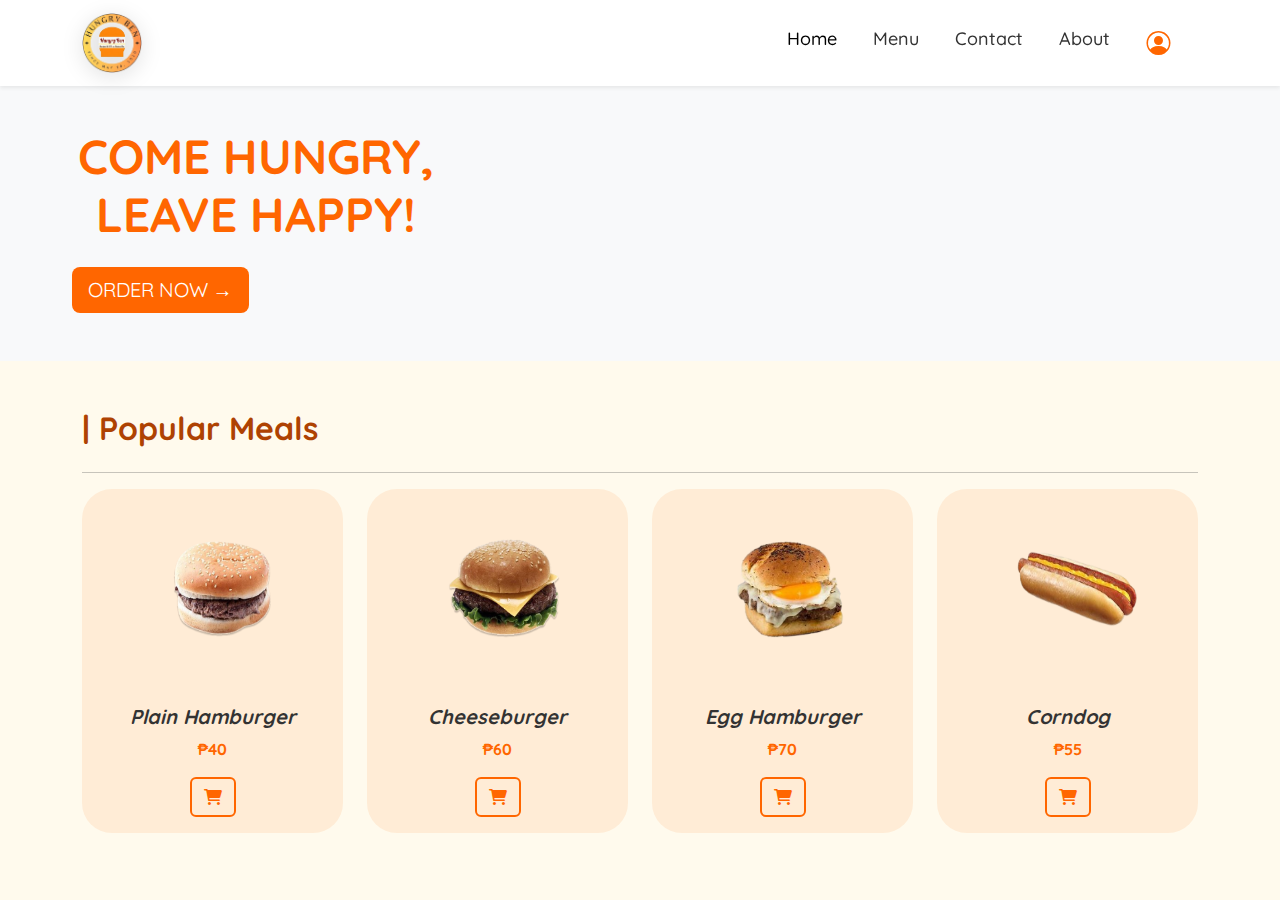
==== index.html @ 23be66b3 "Adding the whole frontend project folder" ====
<!DOCTYPE html>
<html lang="en">
  <head>
    <meta charset="UTF-8" />
    <meta name="viewport" content="width=device-width, initial-scale=1.0" />
    <title>Hungry Ben</title>
    <link
      rel="stylesheet"
      href="https://cdn.jsdelivr.net/npm/bootstrap@5.3.0-alpha3/dist/css/bootstrap.min.css"
    />
    <link
      href="https://cdn.jsdelivr.net/npm/bootstrap-icons/font/bootstrap-icons.css"
      rel="stylesheet"
    />
    <link
      rel="stylesheet"
      href="https://cdnjs.cloudflare.com/ajax/libs/font-awesome/6.0.0-beta3/css/all.min.css"
    />
    <link
      href="https://fonts.googleapis.com/css2?family=Quicksand:wght@400;500;600&display=swap"
      rel="stylesheet"
    />
    <link rel="stylesheet" href="assets/css/styles.css" />
  </head>
  <body>
    <nav class="navbar navbar-expand-lg bg-white shadow-sm">
      <div class="container">
        <a class="navbar-brand" href="#">
          <img
            src="assets/images/logo.png"
            class="logo"
            alt="Logo"
            width="50"
          />
        </a>
        <button
          class="navbar-toggler"
          type="button"
          data-bs-toggle="collapse"
          data-bs-target="#navbarNav"
          aria-controls="navbarNav"
          aria-expanded="false"
          aria-label="Toggle navigation"
        >
          <span class="navbar-toggler-icon"></span>
        </button>
        <div class="collapse navbar-collapse" id="navbarNav">
          <ul class="navbar-nav ms-auto">
            <li class="nav-item">
              <a class="nav-link active" href="index.html">Home</a>
            </li>
            <li class="nav-item">
              <a class="nav-link" href="menu.html">Menu</a>
            </li>
            <li class="nav-item">
              <a class="nav-link" href="contact.html">Contact</a>
            </li>
            <li class="nav-item">
              <a class="nav-link" href="about.html">About</a>
            </li>
            <li class="nav-item">
              <a class="nav-link" href="profile.html">
                <i
                  class="bi bi-person-circle"
                  style="font-size: 1.5rem; color: #ff6600"
                ></i>
              </a>
            </li>
          </ul>
        </div>
      </div>
    </nav>
    <header class="text-center py-5 bg-light">
      <h1 class="display-5 fw-bold text-orange">
        COME HUNGRY,<br />LEAVE HAPPY!
      </h1>
      <button
        type="submit"
        class="btn btn-orange btn-lg mt-3"
        onclick="window.location.href='order.html'"
      >
        ORDER NOW →
      </button>
    </header>

    <section class="popular-meals py-5">
      <div class="container">
        <h2 class="mb-4">| Popular Meals</h2>
        <hr />
        <div class="row">
          <div class="col-md-3">
            <div class="card text-center">
              <img
                src="assets/images/burger1.png"
                class="card-img-top"
                alt="Plain Hamburger"
              />
              <div class="card-body">
                <h5 class="card-title">Plain Hamburger</h5>
                <p class="price">₱40</p>
                <button class="btn btn-outline-orange">
                  <i class="fas fa-shopping-cart"></i>
                </button>
              </div>
            </div>
          </div>
          <div class="col-md-3">
            <div class="card text-center">
              <img
                src="assets/images/burger2.png"
                class="card-img-top"
                alt="Cheeseburger"
              />
              <div class="card-body">
                <h5 class="card-title">Cheeseburger</h5>
                <p class="price">₱60</p>
                <button class="btn btn-outline-orange">
                  <i class="fas fa-shopping-cart"></i>
                </button>
              </div>
            </div>
          </div>
          <div class="col-md-3">
            <div class="card text-center">
              <img
                src="assets/images/burger3.png"
                class="card-img-top"
                alt="Egg Hamburger"
              />
              <div class="card-body">
                <h5 class="card-title">Egg Hamburger</h5>
                <p class="price">₱70</p>
                <button class="btn btn-outline-orange">
                  <i class="fas fa-shopping-cart"></i>
                </button>
              </div>
            </div>
          </div>
          <div class="col-md-3">
            <div class="card text-center">
              <img
                src="assets/images/corndog.png"
                class="card-img-top"
                alt="Corndog"
              />
              <div class="card-body">
                <h5 class="card-title">Corndog</h5>
                <p class="price">₱55</p>
                <button class="btn btn-outline-orange">
                  <i class="fas fa-shopping-cart"></i>
                </button>
              </div>
            </div>
          </div>
        </div>
      </div>
    </section>

    <script src="https://cdn.jsdelivr.net/npm/bootstrap@5.3.0-alpha3/dist/js/bootstrap.bundle.min.js"></script>
  </body>
</html>
---- assets/css/styles.css ----
* {
  font-family: 'Quicksand', sans-serif;
}
  body {
      font-family: Arial, sans-serif;
      background-color: #FFFAED; 
      padding-top: 80px; /* Prevent the navbar from overlapping content */
    }
    
  /* Navbar Styles */
  .navbar {
    background-color: #ffffff;
    box-shadow: 0 4px 10px rgba(0, 0, 0, 0.15); /* Floating shadow effect */
    position: fixed; /* Fixed positioning to float */
    width: 100%;
    z-index: 10; /* Ensure it stays above other elements */
    top: 0;
  }

  .logo{
    width: 60px;
    height: 60px;
    filter: drop-shadow(0 4px 10px rgba(0, 0, 0, 0.15))
  }

  /* Navbar Links */
  .nav-link {
    color: #333333;
    font-weight: 500;
    margin-right: 20px;
    transition: color 0.3s ease;
    font-size: 18px;
  }

  .nav-link.active,
  .nav-link:hover {
    color: #ff6600;
  }

  /* Button Hover Effect */
  .btn-orange {
    background-color: #ff6600;
    color: #ffffff;
    border: none;
    transition: transform 0.3s ease, box-shadow 0.3s ease, background-color 0.3s ease;
  }

  .btn-orange:hover {
    background-color: #e65500;
    transform: scale(1.1); /* Slight zoom effect */
    box-shadow: 0 4px 10px rgba(0, 0, 0, 0.2); /* Add hover shadow */
  }

  /* Outline Button Hover Effect */
  .btn-outline-orange {
    color: #ff6600;
    border: 2px solid #ff6600;
    font-weight: bold;
    background-color: transparent;
    transition: transform 0.3s ease, background-color 0.3s ease, color 0.3s ease, box-shadow 0.3s ease;
  }

  .btn-outline-orange:hover {
    background-color: #ff6600;
    color: #ffffff;
    transform: scale(1.1); /* Slight zoom effect */
    box-shadow: 0 4px 10px rgba(0, 0, 0, 0.2); /* Add hover shadow */
  }

  .text-orange {
    color: #ff6600;
    text-shadow:3px 3px 2px #000,
  }
  
  .btn-orange {
    background-color: #ff6600;
    color: #ffffff;
    border: none;
    margin-right: 75%;
  }
  
  .btn-orange:hover {
    background-color: #e65500;
  }

  .display-5{
    margin-right: 60%;
  }
  
  .mb-4{
    font-weight: bold;
    color:#AE4202;
  }

  .popular-meals .card {
    background-color: #ffecd6;
    border: none;
    border-radius: 30px;
  }

  .card-img-top{
    width: 200px;
    height: 200px;
    margin-left: 40px;
  }
  
  .popular-meals .card-title {
    color: #333333;
    font-weight:  bolder;
    font-style: italic;
  }
  
  .popular-meals .price {
    color: #ff6600;
    font-weight: bold;
  }
  
  .btn-outline-orange {
    color: #ff6600;
    border: 2px solid #ff6600;
    font-weight: bold;
  }
  
  .btn-outline-orange:hover {
    background-color: #ff6600;
    color: #ffffff;
  }
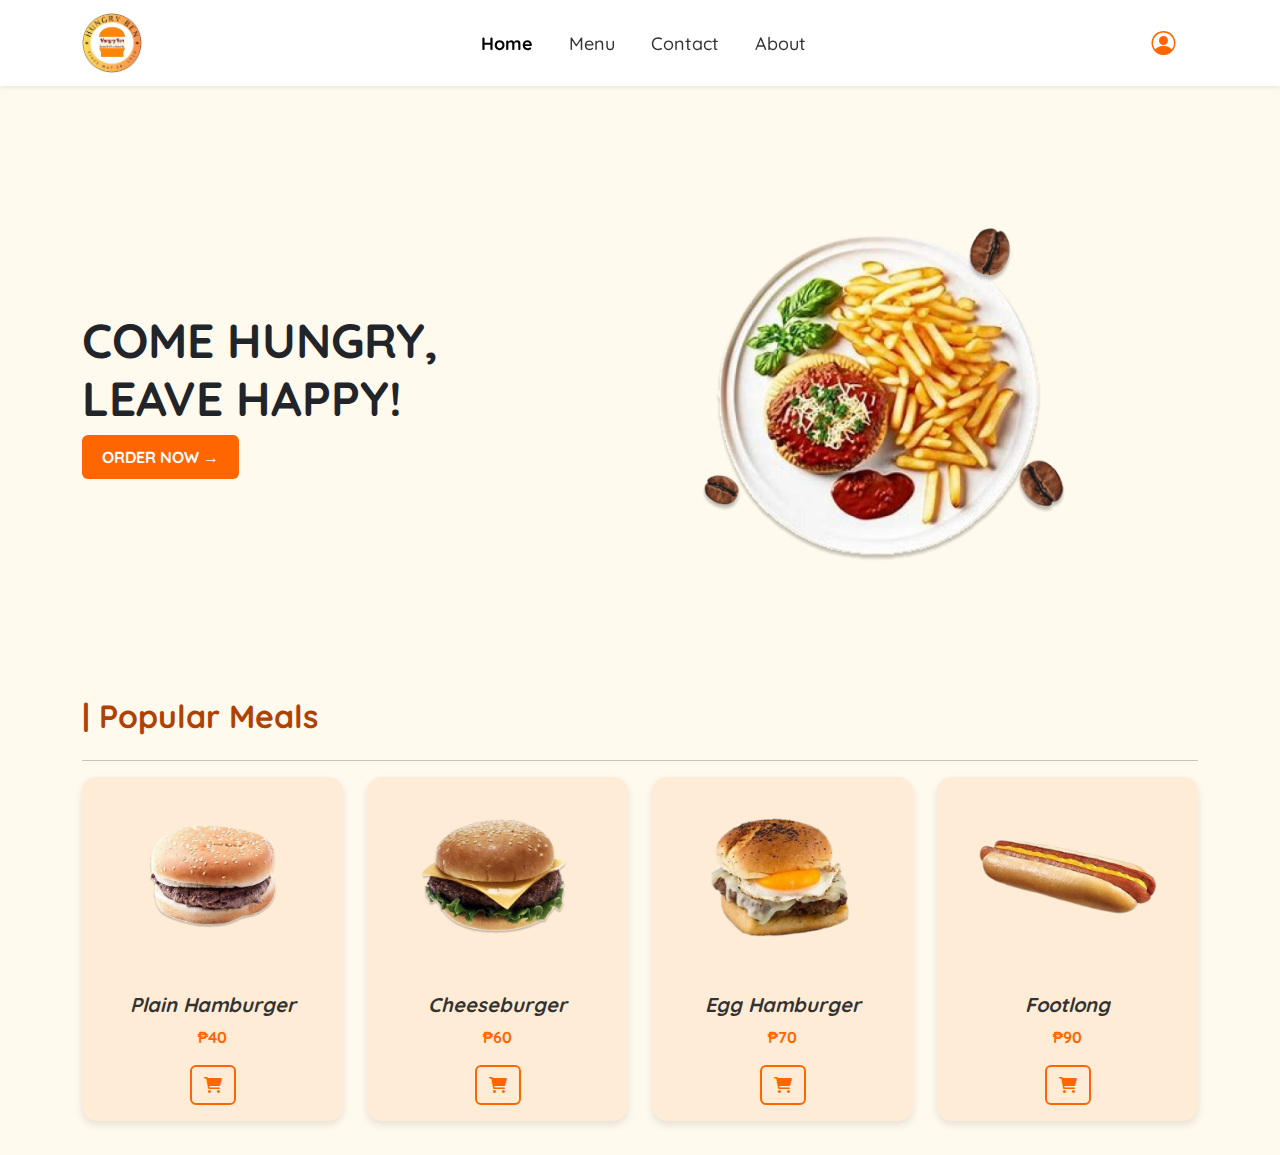
==== commit 8aa2d7eb: "Updated layout and improved client-side" ====
--- a/index.html
+++ b/index.html
@@ -1,161 +1,106 @@
 <!DOCTYPE html>
 <html lang="en">
-  <head>
-    <meta charset="UTF-8" />
-    <meta name="viewport" content="width=device-width, initial-scale=1.0" />
-    <title>Hungry Ben</title>
-    <link
-      rel="stylesheet"
-      href="https://cdn.jsdelivr.net/npm/bootstrap@5.3.0-alpha3/dist/css/bootstrap.min.css"
-    />
-    <link
-      href="https://cdn.jsdelivr.net/npm/bootstrap-icons/font/bootstrap-icons.css"
-      rel="stylesheet"
-    />
-    <link
-      rel="stylesheet"
-      href="https://cdnjs.cloudflare.com/ajax/libs/font-awesome/6.0.0-beta3/css/all.min.css"
-    />
-    <link
-      href="https://fonts.googleapis.com/css2?family=Quicksand:wght@400;500;600&display=swap"
-      rel="stylesheet"
-    />
-    <link rel="stylesheet" href="assets/css/styles.css" />
-  </head>
-  <body>
-    <nav class="navbar navbar-expand-lg bg-white shadow-sm">
-      <div class="container">
+<head>
+  <meta charset="UTF-8">
+  <meta name="viewport" content="width=device-width, initial-scale=1.0">
+  <title>Hungry Ben</title>
+  <link rel="stylesheet" href="https://cdn.jsdelivr.net/npm/bootstrap@5.3.0-alpha3/dist/css/bootstrap.min.css">
+  <link href="https://cdn.jsdelivr.net/npm/bootstrap-icons/font/bootstrap-icons.css" rel="stylesheet">
+  <link rel="stylesheet" href="https://cdnjs.cloudflare.com/ajax/libs/font-awesome/6.0.0-beta3/css/all.min.css">
+  <link href="https://fonts.googleapis.com/css2?family=Quicksand:wght@400;500;600&display=swap" rel="stylesheet">
+  <link rel="stylesheet" href="assets/css/styles.css">
+</head>
+<body>
+  <nav class="navbar navbar-expand-lg bg-white shadow-sm">
+    <div class="container">
         <a class="navbar-brand" href="#">
-          <img
-            src="assets/images/logo.png"
-            class="logo"
-            alt="Logo"
-            width="50"
-          />
+            <img src="assets/images/logo.png" class="logo" alt="Logo" width="50">
         </a>
-        <button
-          class="navbar-toggler"
-          type="button"
-          data-bs-toggle="collapse"
-          data-bs-target="#navbarNav"
-          aria-controls="navbarNav"
-          aria-expanded="false"
-          aria-label="Toggle navigation"
-        >
-          <span class="navbar-toggler-icon"></span>
+        <button class="navbar-toggler" type="button" data-bs-toggle="collapse" data-bs-target="#navbarNav" aria-controls="navbarNav" aria-expanded="false" aria-label="Toggle navigation">
+            <span class="navbar-toggler-icon"></span>
         </button>
-        <div class="collapse navbar-collapse" id="navbarNav">
-          <ul class="navbar-nav ms-auto">
-            <li class="nav-item">
-              <a class="nav-link active" href="index.html">Home</a>
-            </li>
-            <li class="nav-item">
-              <a class="nav-link" href="menu.html">Menu</a>
-            </li>
-            <li class="nav-item">
-              <a class="nav-link" href="contact.html">Contact</a>
-            </li>
-            <li class="nav-item">
-              <a class="nav-link" href="about.html">About</a>
-            </li>
-            <li class="nav-item">
-              <a class="nav-link" href="profile.html">
-                <i
-                  class="bi bi-person-circle"
-                  style="font-size: 1.5rem; color: #ff6600"
-                ></i>
-              </a>
-            </li>
-          </ul>
+        <div class="collapse navbar-collapse justify-content-center" id="navbarNav">
+            <ul class="navbar-nav">
+              <li class="nav-item"><a class="nav-link active" href="index.html" style="font-weight:bolder;">Home</a></li>
+              <li class="nav-item"><a class="nav-link" href="menu.html">Menu</a></li>
+              <li class="nav-item"><a class="nav-link" href="contact.html">Contact</a></li>
+              <li class="nav-item"><a class="nav-link" href="about.html">About</a></li>
+              <li class="nav-item">
+            </ul>
         </div>
-      </div>
-    </nav>
-    <header class="text-center py-5 bg-light">
-      <h1 class="display-5 fw-bold text-orange">
-        COME HUNGRY,<br />LEAVE HAPPY!
-      </h1>
-      <button
-        type="submit"
-        class="btn btn-orange btn-lg mt-3"
-        onclick="window.location.href='order.html'"
-      >
-        ORDER NOW →
-      </button>
-    </header>
+        <div class="d-flex align-items-center">
+            <div class="icon-container">
+                <a class="nav-link" href="profile.html">
+                    <i class="bi bi-person-circle icon" style="font-size: 1.5rem;"></i>
+                </a>
+            </div>
+        </div>
+    </div>
+</nav>
+<!-- Header -->
 
-    <section class="popular-meals py-5">
-      <div class="container">
-        <h2 class="mb-4">| Popular Meals</h2>
-        <hr />
-        <div class="row">
-          <div class="col-md-3">
-            <div class="card text-center">
-              <img
-                src="assets/images/burger1.png"
-                class="card-img-top"
-                alt="Plain Hamburger"
-              />
-              <div class="card-body">
-                <h5 class="card-title">Plain Hamburger</h5>
-                <p class="price">₱40</p>
-                <button class="btn btn-outline-orange">
-                  <i class="fas fa-shopping-cart"></i>
-                </button>
-              </div>
+  <br> 
+  <section class="header">
+    <div class="container d-flex align-items-center justify-content-between">
+        <div class="header-text me-4">
+            <h1 style="font-size: 3rem; font-weight: bold;">COME HUNGRY,<br>LEAVE HAPPY!</h1>
+            <button class="btn btn-orange" onclick="window.location.href='order.html'">ORDER NOW →</button>
+        </div>
+        <div class="header-image">
+            <img src="assets/images/food-plate.png" alt="Header Image" style="width: 620px; height: auto;"> <!-- Adjust the size as needed -->
+        </div>
+    </div>
+</section>
+
+  <section class="popular-meals">
+    <div class="container">
+      <h2 class="mb-4">| Popular Meals</h2>
+      <hr>
+      <div class="row g-4">
+        <div class="col-md-3">
+          <div class="card text-center">
+            <img src="assets/images/burger1.png" class="card-img-top" alt="Plain Hamburger">
+            <div class="card-body">
+              <h5 class="card-title">Plain Hamburger</h5>
+              <p class="price">₱40</p>
+              <button class="btn btn-outline-orange"><i class="fas fa-shopping-cart"></i></button>
             </div>
           </div>
-          <div class="col-md-3">
-            <div class="card text-center">
-              <img
-                src="assets/images/burger2.png"
-                class="card-img-top"
-                alt="Cheeseburger"
-              />
-              <div class="card-body">
-                <h5 class="card-title">Cheeseburger</h5>
-                <p class="price">₱60</p>
-                <button class="btn btn-outline-orange">
-                  <i class="fas fa-shopping-cart"></i>
-                </button>
-              </div>
+        </div>
+        <div class="col-md-3">
+          <div class="card text-center">
+            <img src="assets/images/burger2.png" class="card-img-top" alt="Cheeseburger">
+            <div class="card-body">
+              <h5 class="card-title">Cheeseburger</h5>
+              <p class="price">₱60</p>
+              <button class="btn btn-outline-orange"><i class="fas fa-shopping-cart"></i></button>
             </div>
           </div>
-          <div class="col-md-3">
-            <div class="card text-center">
-              <img
-                src="assets/images/burger3.png"
-                class="card-img-top"
-                alt="Egg Hamburger"
-              />
-              <div class="card-body">
-                <h5 class="card-title">Egg Hamburger</h5>
-                <p class="price">₱70</p>
-                <button class="btn btn-outline-orange">
-                  <i class="fas fa-shopping-cart"></i>
-                </button>
-              </div>
+        </div>
+        <div class="col-md-3">
+          <div class="card text-center">
+            <img src="assets/images/burger3.png" class="card-img-top" alt="Egg Hamburger">
+            <div class="card-body">
+              <h5 class="card-title">Egg Hamburger</h5>
+              <p class="price">₱70</p>
+              <button class="btn btn-outline-orange"><i class="fas fa-shopping-cart"></i></button>
             </div>
           </div>
-          <div class="col-md-3">
-            <div class="card text-center">
-              <img
-                src="assets/images/corndog.png"
-                class="card-img-top"
-                alt="Corndog"
-              />
-              <div class="card-body">
-                <h5 class="card-title">Corndog</h5>
-                <p class="price">₱55</p>
-                <button class="btn btn-outline-orange">
-                  <i class="fas fa-shopping-cart"></i>
-                </button>
-              </div>
+        </div>
+        <div class="col-md-3">
+          <div class=" card text-center">
+            <img src="assets/images/corndog.png" class="card-img-top" alt="Corndog">
+            <div class="card-body">
+              <h5 class="card-title">Footlong</h5>
+              <p class="price">₱90</p>
+              <button class="btn btn-outline-orange"><i class="fas fa-shopping-cart"></i></button>
             </div>
           </div>
         </div>
       </div>
-    </section>
-
-    <script src="https://cdn.jsdelivr.net/npm/bootstrap@5.3.0-alpha3/dist/js/bootstrap.bundle.min.js"></script>
-  </body>
-</html>
+    </div>
+  </section>
+  <br>
+  <script src="https://cdn.jsdelivr.net/npm/bootstrap@5.3.0-alpha3/dist/js/bootstrap.bundle.min.js"></script>
+</body>
+</html>--- a/assets/css/styles.css
+++ b/assets/css/styles.css
@@ -1,128 +1,160 @@
-* {
-  font-family: 'Quicksand', sans-serif;
-}
-  body {
-      font-family: Arial, sans-serif;
-      background-color: #FFFAED; 
-      padding-top: 80px; /* Prevent the navbar from overlapping content */
+    /* General Styles */
+    * {
+      font-family: 'Quicksand', sans-serif;
+      margin: 0;
+      padding: 0;
+      box-sizing: border-box;
+    }
+
+    body {
+      background-color: #FFFAED;
+      padding-top: 80px;
+    }
+
+    /* Navbar */
+    .navbar {
+      background-color: #ffffff;
+      box-shadow: 0 4px 10px rgba(0, 0, 0, 0.15);
+      position: fixed;
+      width: 100%;
+      z-index: 10;
+      top: 0;
+    }
+
+    .logo {
+      width: 60px;
+      height: 60px;
+    }
+
+    .icon-container {
+      margin: 0 3px; /* Reduced spacing between icons */
+      transition: transform 0.3s ease; /* Animation for hover effect */
+  }
+  
+  .icon {
+      font-size: 1.5rem; /* Set a consistent size for icons */
+      color: #ff6600; /* Set the color for icons */
+  }
+  
+  .icon-container:hover {
+      transform: scale(1.1); /* Slightly enlarge the icon on hover */
+  }
+
+    .nav-link {
+      color: #333333;
+      font-weight: 500;
+      margin-right: 20px;
+      font-size: 18px;
+      transition: color 0.3s ease;
+    }
+
+    .nav-link.active,
+    .nav-link:hover {
+      color: #ff6600;
+    }
+
+    .header {
+      display: flex;
+      align-items: center;
+      justify-content: space-between;
+      padding: 0px 20px; /* Adjust padding as needed */
+      background-color: #FFFAED; /* Background color */
+      text-align: left; /* Align text to the left */
+      margin-top: -10px;
+    }
+
+    .header-text h1 {
+      font-size: 3rem; /* Adjust the size as needed */
+      font-weight: bold; /* Make the font bold */
+    }
+
+    .header-image {
+      margin-left: auto; /* Push the image to the far right */
     }
     
-  /* Navbar Styles */
-  .navbar {
-    background-color: #ffffff;
-    box-shadow: 0 4px 10px rgba(0, 0, 0, 0.15); /* Floating shadow effect */
-    position: fixed; /* Fixed positioning to float */
-    width: 100%;
-    z-index: 10; /* Ensure it stays above other elements */
-    top: 0;
+    .header-text {
+        max-width: 60%; /* Limit the width of the text */
+    }
+  
+  /* Hide header image on smaller screens */
+  @media (max-width: 768px) {
+    .header-image {
+        display: none; /* Hide the header image */
+    }
+
+    .header {
+        padding-top: 10px; /* Adjust padding to reduce space */
+    }
   }
 
-  .logo{
-    width: 60px;
-    height: 60px;
-    filter: drop-shadow(0 4px 10px rgba(0, 0, 0, 0.15))
+  /* Optional: Adjust the header padding for larger screens if needed */
+  .header {
+    padding-top: 10px; /* Adjust this value as needed */
   }
 
-  /* Navbar Links */
-  .nav-link {
-    color: #333333;
-    font-weight: 500;
-    margin-right: 20px;
-    transition: color 0.3s ease;
-    font-size: 18px;
-  }
+    /* Popular Meals */
+    .popular-meals {
+      padding: 10px 0;
+    }
 
-  .nav-link.active,
-  .nav-link:hover {
-    color: #ff6600;
-  }
+    .popular-meals h2 {
+      color: #AE4202;
+      font-weight: bold;
+    }
 
-  /* Button Hover Effect */
-  .btn-orange {
-    background-color: #ff6600;
-    color: #ffffff;
-    border: none;
-    transition: transform 0.3s ease, box-shadow 0.3s ease, background-color 0.3s ease;
-  }
+    .popular-meals .card {
+      border: none;
+      border-radius: 15px;
+      background-color: #ffecd6;
+      box-shadow: 0 4px 8px rgba(0, 0, 0, 0.1);
+    }
 
-  .btn-orange:hover {
-    background-color: #e65500;
-    transform: scale(1.1); /* Slight zoom effect */
-    box-shadow: 0 4px 10px rgba(0, 0, 0, 0.2); /* Add hover shadow */
-  }
+    .popular-meals .card-img-top {
+      width: 100%;
+      height: 200px;
+      object-fit: cover;
+    }
 
-  /* Outline Button Hover Effect */
-  .btn-outline-orange {
-    color: #ff6600;
-    border: 2px solid #ff6600;
-    font-weight: bold;
-    background-color: transparent;
-    transition: transform 0.3s ease, background-color 0.3s ease, color 0.3s ease, box-shadow 0.3s ease;
-  }
+    .popular-meals .card-title {
+      color: #333333;
+      font-weight: bold;
+      font-style: italic;
+    }
 
-  .btn-outline-orange:hover {
-    background-color: #ff6600;
-    color: #ffffff;
-    transform: scale(1.1); /* Slight zoom effect */
-    box-shadow: 0 4px 10px rgba(0, 0, 0, 0.2); /* Add hover shadow */
-  }
+    .popular-meals .price {
+      color: #ff6600;
+      font-weight: bold;
+    }
 
-  .text-orange {
-    color: #ff6600;
-    text-shadow:3px 3px 2px #000,
-  }
-  
-  .btn-orange {
-    background-color: #ff6600;
-    color: #ffffff;
-    border: none;
-    margin-right: 75%;
-  }
-  
-  .btn-orange:hover {
-    background-color: #e65500;
-  }
+    .btn-orange {
+      background-color: #ff6600;
+      color: white;
+      font-weight: bold;
+      border: none;
+      padding: 10px 20px; /* Adjust padding as needed */
+      white-space: nowrap; /* Prevent text wrapping */
+      transition: transform 0.3s ease, box-shadow 0.3s ease;
+    }
 
-  .display-5{
-    margin-right: 60%;
-  }
-  
-  .mb-4{
-    font-weight: bold;
-    color:#AE4202;
-  }
 
-  .popular-meals .card {
-    background-color: #ffecd6;
-    border: none;
-    border-radius: 30px;
-  }
+    .btn-orange:hover {
+        background-color: #e65500;
+        transform: scale(1.1); /* Slight zoom effect */
+        box-shadow: 0 4px 10px rgba(0, 0, 0, 0.2); /* Add hover shadow */
+    }
 
-  .card-img-top{
-    width: 200px;
-    height: 200px;
-    margin-left: 40px;
-  }
-  
-  .popular-meals .card-title {
-    color: #333333;
-    font-weight:  bolder;
-    font-style: italic;
-  }
-  
-  .popular-meals .price {
-    color: #ff6600;
-    font-weight: bold;
-  }
-  
-  .btn-outline-orange {
-    color: #ff6600;
-    border: 2px solid #ff6600;
-    font-weight: bold;
-  }
-  
-  .btn-outline-orange:hover {
-    background-color: #ff6600;
-    color: #ffffff;
-  }
-  +    /* Outline Button Hover Effect */
+    .btn-outline-orange {
+        color: #ff6600;
+        border: 2px solid #ff6600;
+        font-weight: bold;
+        background-color: transparent;
+        transition: transform 0.3s ease, background-color 0.3s ease, color 0.3s ease, box-shadow 0.3s ease;
+    }
+
+    .btn-outline-orange:hover {
+        background-color: #ff6600;
+        color: #ffffff;
+        transform: scale(1.1); /* Slight zoom effect */
+        box-shadow: 0 4px 10px rgba(0, 0, 0, 0.2); /* Add hover shadow */
+    }
